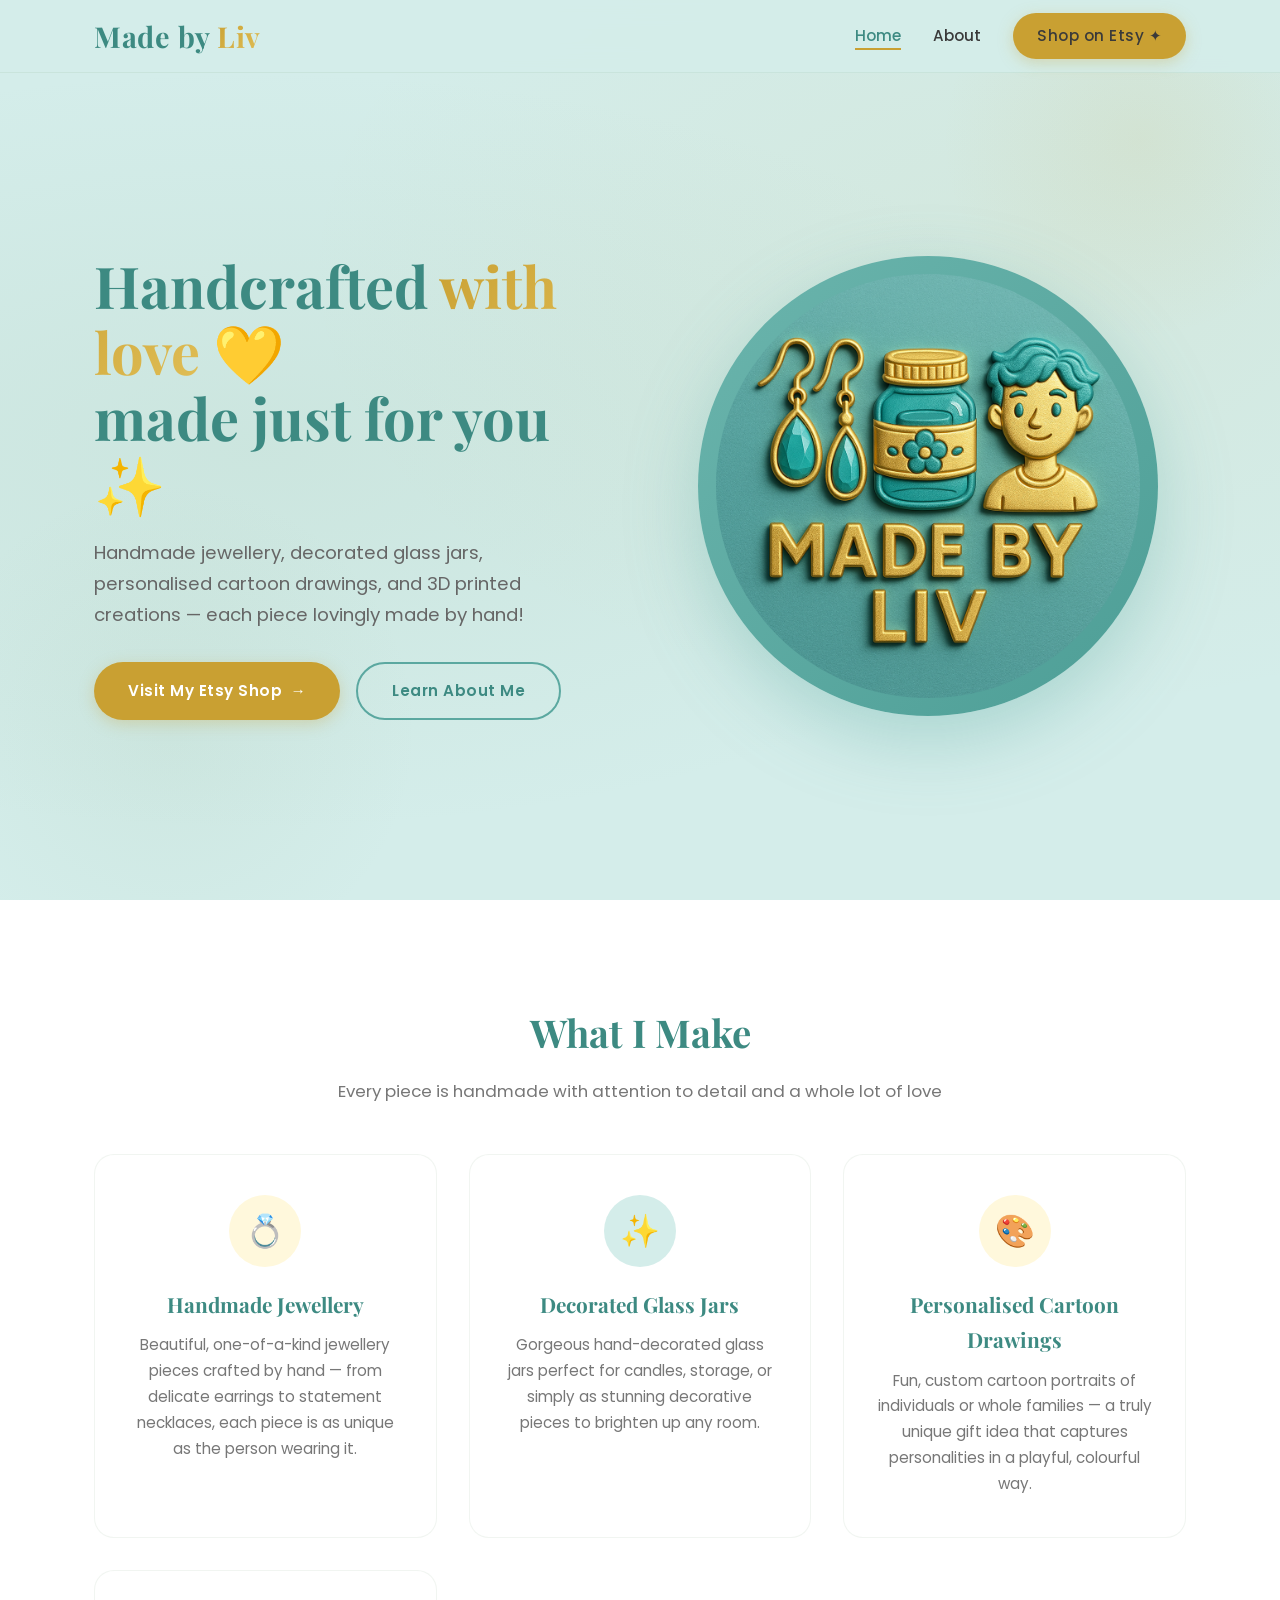
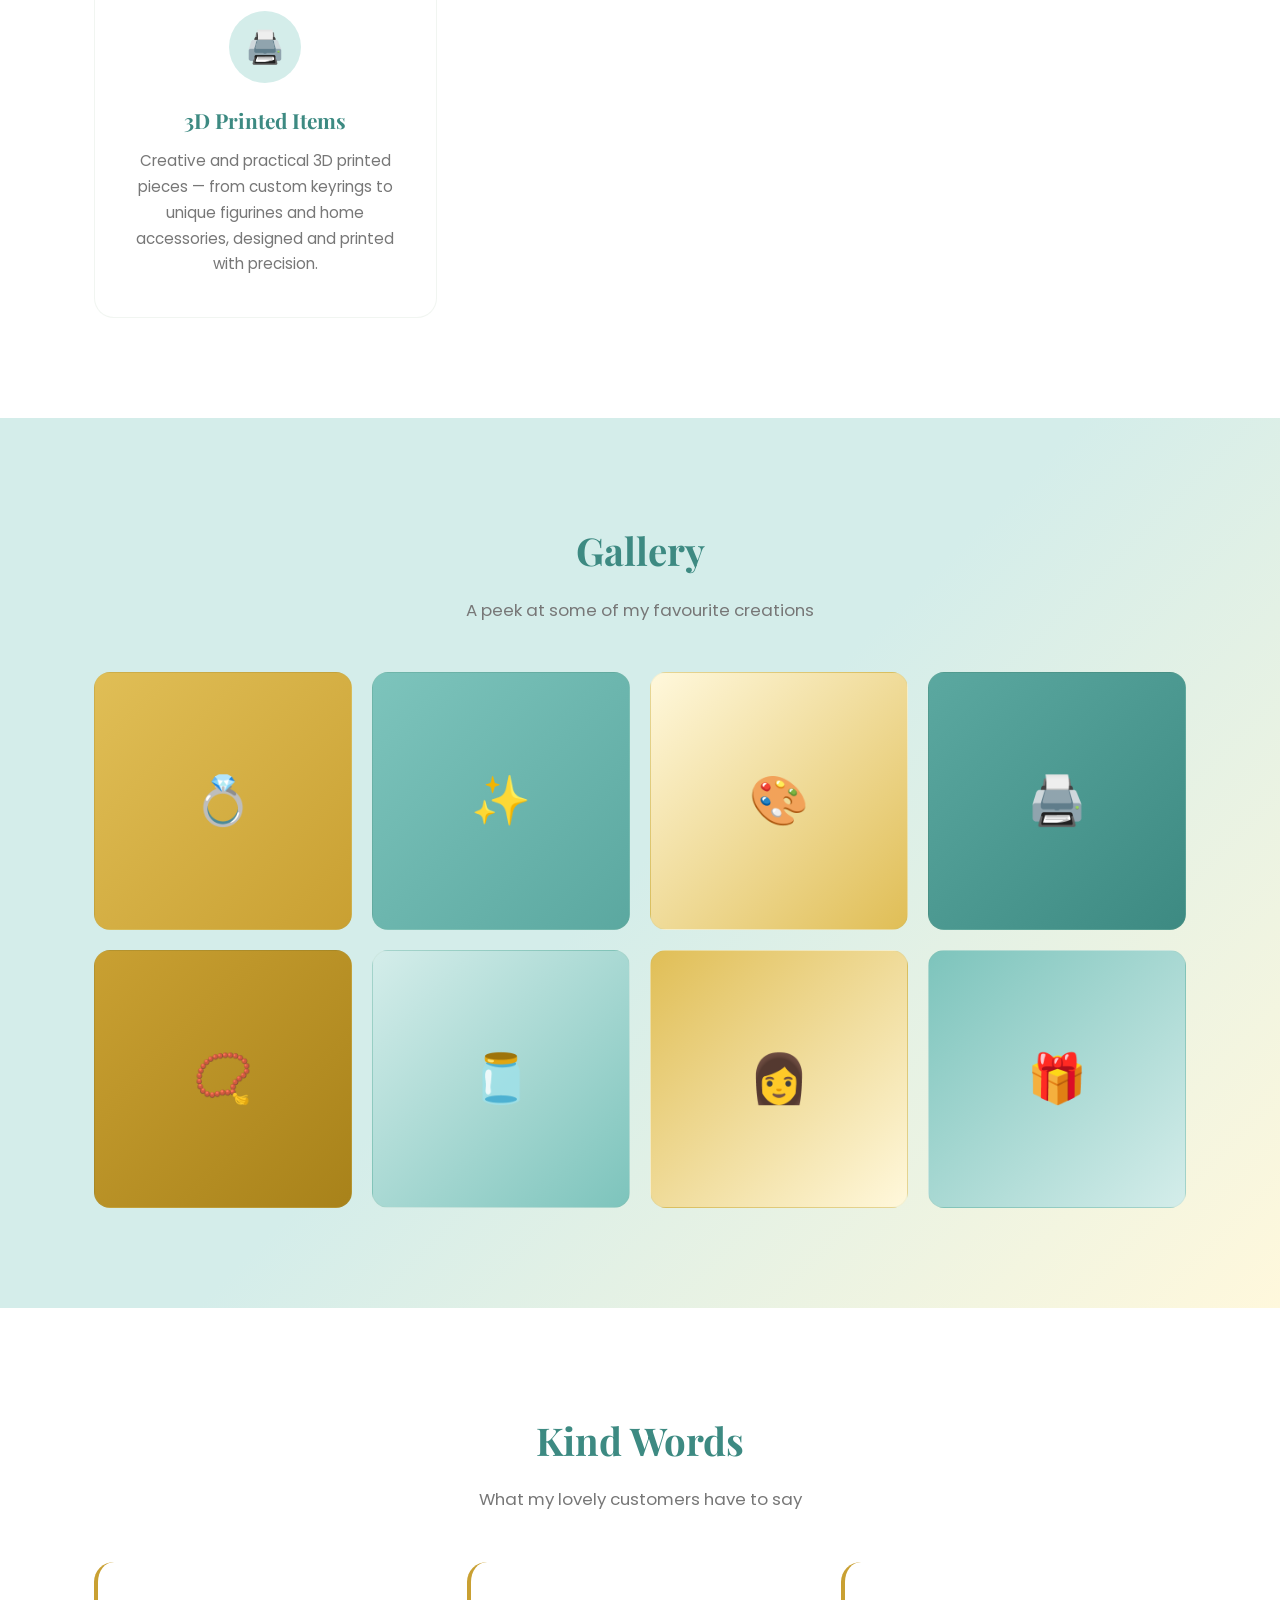
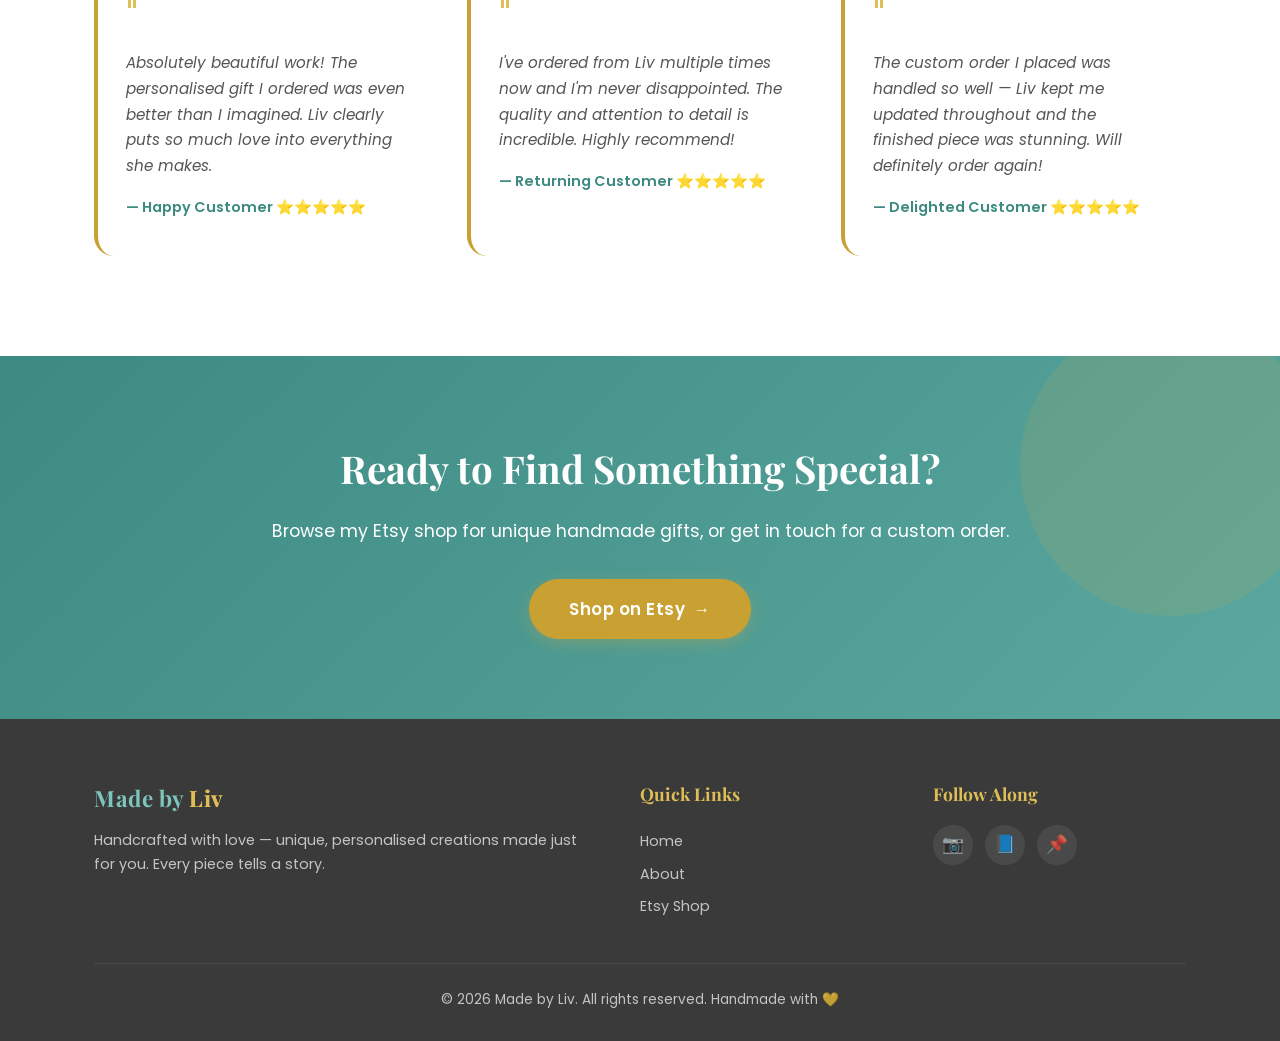
==== index.html @ d4d73e0b "Initial commit: Made by Liv craft business website Co-authored-by: Copilot <223556219+Copilot@users." ====
<!DOCTYPE html>
<html lang="en">
<head>
  <meta charset="UTF-8" />
  <meta name="viewport" content="width=device-width, initial-scale=1.0" />
  <title>Made by Liv — Handcrafted with Love</title>
  <meta name="description" content="Handmade jewellery, decorated glass jars, personalised cartoon drawings & 3D printed items — all made with love by Liv." />
  <link rel="preconnect" href="https://fonts.googleapis.com" />
  <link rel="preconnect" href="https://fonts.gstatic.com" crossorigin />
  <link href="https://fonts.googleapis.com/css2?family=Playfair+Display:wght@400;600;700&family=Poppins:wght@300;400;500;600&display=swap" rel="stylesheet" />
  <link rel="stylesheet" href="styles.css" />
</head>
<body>

  <!-- ========== HEADER ========== -->
  <header>
    <nav class="container">
      <a href="index.html" class="logo">Made by <span>Liv</span></a>
      <ul class="nav-links">
        <li><a href="index.html" class="active">Home</a></li>
        <li><a href="about.html">About</a></li>
        <li><a href="https://www.etsy.com/" target="_blank" rel="noopener" class="btn btn-primary" style="padding:10px 24px;">Shop on Etsy ✦</a></li>
      </ul>
      <button class="menu-toggle" aria-label="Toggle menu" aria-expanded="false">
        <span></span><span></span><span></span>
      </button>
    </nav>
  </header>

  <!-- ========== HERO ========== -->
  <section class="hero">
    <div class="container hero-inner">
      <div class="hero-text">
        <h1>Handcrafted <span class="accent">with love</span> 💛<br>made just for you ✨</h1>
        <p>Handmade jewellery, decorated glass jars, personalised cartoon drawings, and 3D printed creations — each piece lovingly made by hand!</p>
        <div class="hero-buttons">
          <a href="https://www.etsy.com/" target="_blank" rel="noopener" class="btn btn-primary">
            Visit My Etsy Shop&ensp;→
          </a>
          <a href="about.html" class="btn btn-outline">Learn About Me</a>
        </div>
      </div>
      <div class="hero-visual">
        <div class="hero-graphic">
          <img src="images/Designer (1).png" alt="Made by Liv" class="hero-logo-img" />
        </div>
      </div>
    </div>
  </section>

  <!-- ========== WHAT I MAKE ========== -->
  <section class="features" id="what-i-make">
    <div class="container">
      <h2 class="section-title fade-in">What I Make</h2>
      <p class="section-subtitle fade-in">Every piece is handmade with attention to detail and a whole lot of love</p>

      <div class="features-grid">
        <div class="feature-card fade-in">
          <div class="feature-icon gold">💍</div>
          <h3>Handmade Jewellery</h3>
          <p>Beautiful, one-of-a-kind jewellery pieces crafted by hand — from delicate earrings to statement necklaces, each piece is as unique as the person wearing it.</p>
        </div>
        <div class="feature-card fade-in">
          <div class="feature-icon sage">✨</div>
          <h3>Decorated Glass Jars</h3>
          <p>Gorgeous hand-decorated glass jars perfect for candles, storage, or simply as stunning decorative pieces to brighten up any room.</p>
        </div>
        <div class="feature-card fade-in">
          <div class="feature-icon gold">🎨</div>
          <h3>Personalised Cartoon Drawings</h3>
          <p>Fun, custom cartoon portraits of individuals or whole families — a truly unique gift idea that captures personalities in a playful, colourful way.</p>
        </div>
        <div class="feature-card fade-in">
          <div class="feature-icon sage">🖨️</div>
          <h3>3D Printed Items</h3>
          <p>Creative and practical 3D printed pieces — from custom keyrings to unique figurines and home accessories, designed and printed with precision.</p>
        </div>
      </div>
    </div>
  </section>

  <!-- ========== GALLERY ========== -->
  <section class="gallery" id="gallery">
    <div class="container">
      <h2 class="section-title fade-in">Gallery</h2>
      <p class="section-subtitle fade-in">A peek at some of my favourite creations</p>

      <div class="gallery-grid">
        <div class="gallery-item fade-in" style="background: linear-gradient(135deg, #E0BE56, #C9A032);">
          💍<span class="gallery-label">Handmade Ring</span>
        </div>
        <div class="gallery-item fade-in" style="background: linear-gradient(135deg, #7DC4BC, #5BA8A0);">
          ✨<span class="gallery-label">Decorated Jar</span>
        </div>
        <div class="gallery-item fade-in" style="background: linear-gradient(135deg, #FFF8DC, #E0BE56);">
          🎨<span class="gallery-label">Family Portrait</span>
        </div>
        <div class="gallery-item fade-in" style="background: linear-gradient(135deg, #5BA8A0, #3D8A82);">
          🖨️<span class="gallery-label">3D Print</span>
        </div>
        <div class="gallery-item fade-in" style="background: linear-gradient(135deg, #C9A032, #A8821A);">
          📿<span class="gallery-label">Beaded Necklace</span>
        </div>
        <div class="gallery-item fade-in" style="background: linear-gradient(135deg, #D4EDEA, #7DC4BC);">
          🫙<span class="gallery-label">Glass Jar Set</span>
        </div>
        <div class="gallery-item fade-in" style="background: linear-gradient(135deg, #E0BE56, #FFF8DC);">
          👩<span class="gallery-label">Cartoon Drawing</span>
        </div>
        <div class="gallery-item fade-in" style="background: linear-gradient(135deg, #7DC4BC, #D4EDEA);">
          🎁<span class="gallery-label">Custom Piece</span>
        </div>
      </div>
    </div>
  </section>

  <!-- ========== TESTIMONIALS ========== -->
  <section class="testimonials">
    <div class="container">
      <h2 class="section-title fade-in">Kind Words</h2>
      <p class="section-subtitle fade-in">What my lovely customers have to say</p>

      <div class="testimonial-cards">
        <div class="testimonial-card fade-in">
          <div class="quote-icon">"</div>
          <p>Absolutely beautiful work! The personalised gift I ordered was even better than I imagined. Liv clearly puts so much love into everything she makes.</p>
          <div class="author">— Happy Customer ⭐⭐⭐⭐⭐</div>
        </div>
        <div class="testimonial-card fade-in">
          <div class="quote-icon">"</div>
          <p>I've ordered from Liv multiple times now and I'm never disappointed. The quality and attention to detail is incredible. Highly recommend!</p>
          <div class="author">— Returning Customer ⭐⭐⭐⭐⭐</div>
        </div>
        <div class="testimonial-card fade-in">
          <div class="quote-icon">"</div>
          <p>The custom order I placed was handled so well — Liv kept me updated throughout and the finished piece was stunning. Will definitely order again!</p>
          <div class="author">— Delighted Customer ⭐⭐⭐⭐⭐</div>
        </div>
      </div>
    </div>
  </section>

  <!-- ========== CTA BANNER ========== -->
  <section class="cta-banner">
    <div class="container">
      <h2 class="fade-in">Ready to Find Something Special?</h2>
      <p class="fade-in">Browse my Etsy shop for unique handmade gifts, or get in touch for a custom order.</p>
      <a href="https://www.etsy.com/" target="_blank" rel="noopener" class="btn btn-primary fade-in">
        Shop on Etsy&ensp;→
      </a>
    </div>
  </section>

  <!-- ========== FOOTER ========== -->
  <footer>
    <div class="container">
      <div class="footer-inner">
        <div class="footer-brand">
          <div class="logo">Made by <span>Liv</span></div>
          <p>Handcrafted with love — unique, personalised creations made just for you. Every piece tells a story.</p>
        </div>
        <div class="footer-links">
          <h4>Quick Links</h4>
          <a href="index.html">Home</a>
          <a href="about.html">About</a>
          <a href="https://www.etsy.com/" target="_blank" rel="noopener">Etsy Shop</a>
        </div>
        <div class="footer-social">
          <h4>Follow Along</h4>
          <div class="social-icons">
            <a href="#" aria-label="Instagram">📷</a>
            <a href="#" aria-label="Facebook">📘</a>
            <a href="#" aria-label="Pinterest">📌</a>
          </div>
        </div>
      </div>
      <div class="footer-bottom">
        <p>&copy; 2026 Made by Liv. All rights reserved. Handmade with 💛 </p>
      </div>
    </div>
  </footer>

  <script src="script.js"></script>
</body>
</html>
---- styles.css ----
/* ===== Made by Liv — Global Styles ===== */

/* ---------- CSS Variables ---------- */
:root {
  --sage:        #5BA8A0;
  --sage-light:  #7DC4BC;
  --sage-pale:   #D4EDEA;
  --sage-dark:   #3D8A82;
  --gold:        #C9A032;
  --gold-light:  #E0BE56;
  --gold-pale:   #FFF8DC;
  --gold-dark:   #A8821A;
  --cream:       #D4EDEA;
  --charcoal:    #3A3A3A;
  --white:       #FFFFFF;
  --font-heading: 'Playfair Display', Georgia, serif;
  --font-body:    'Poppins', 'Segoe UI', sans-serif;
}

/* ---------- Reset & Base ---------- */
*, *::before, *::after { box-sizing: border-box; margin: 0; padding: 0; }

html { scroll-behavior: smooth; }

body {
  font-family: var(--font-body);
  color: var(--charcoal);
  background: var(--cream);
  line-height: 1.7;
  -webkit-font-smoothing: antialiased;
}

img { max-width: 100%; display: block; }
a   { text-decoration: none; color: inherit; }
ul  { list-style: none; }

/* ---------- Utility ---------- */
.container { max-width: 1140px; margin: 0 auto; padding: 0 24px; }

.btn {
  display: inline-flex;
  align-items: center;
  gap: 8px;
  padding: 14px 34px;
  border-radius: 50px;
  font-family: var(--font-body);
  font-weight: 600;
  font-size: 0.95rem;
  letter-spacing: 0.5px;
  cursor: pointer;
  transition: all 0.3s ease;
  border: none;
}

.btn-primary {
  background: var(--gold);
  color: var(--white);
  box-shadow: 0 4px 15px rgba(201, 168, 76, 0.35);
}
.btn-primary:hover {
  background: var(--gold-dark);
  transform: translateY(-2px);
  box-shadow: 0 6px 20px rgba(201, 168, 76, 0.45);
}

.btn-outline {
  background: transparent;
  color: var(--sage-dark);
  border: 2px solid var(--sage);
}
.btn-outline:hover {
  background: var(--sage);
  color: var(--white);
  transform: translateY(-2px);
}

.section-title {
  font-family: var(--font-heading);
  font-size: 2.4rem;
  color: var(--sage-dark);
  text-align: center;
  margin-bottom: 12px;
}
.section-subtitle {
  text-align: center;
  color: #777;
  margin-bottom: 48px;
  font-size: 1.05rem;
}

/* ---------- Header / Nav ---------- */
header {
  position: fixed;
  top: 0; left: 0; right: 0;
  z-index: 1000;
  background: rgba(212, 237, 234, 0.92);
  backdrop-filter: blur(12px);
  border-bottom: 1px solid rgba(143, 174, 139, 0.15);
  transition: box-shadow 0.3s;
}
header.scrolled {
  box-shadow: 0 2px 20px rgba(0,0,0,0.08);
}

nav {
  display: flex;
  align-items: center;
  justify-content: space-between;
  height: 72px;
}

.logo {
  font-family: var(--font-heading);
  font-size: 1.8rem;
  color: var(--sage-dark);
  font-weight: 700;
  letter-spacing: 0.5px;
}
.logo span {
  background: linear-gradient(135deg, var(--gold), var(--gold-light));
  -webkit-background-clip: text;
  -webkit-text-fill-color: transparent;
  background-clip: text;
}

.nav-links {
  display: flex;
  align-items: center;
  gap: 32px;
}
.nav-links a {
  font-weight: 500;
  font-size: 0.95rem;
  position: relative;
  color: var(--charcoal);
  transition: color 0.3s;
}
.nav-links a::after {
  content: '';
  position: absolute;
  bottom: -4px; left: 0;
  width: 0; height: 2px;
  background: var(--gold);
  transition: width 0.3s;
}
.nav-links a:hover       { color: var(--sage-dark); }
.nav-links a:hover::after { width: 100%; }
.nav-links a.active       { color: var(--sage-dark); }
.nav-links a.active::after { width: 100%; }

.menu-toggle {
  display: none;
  flex-direction: column;
  gap: 5px;
  background: none;
  border: none;
  cursor: pointer;
  padding: 4px;
}
.menu-toggle span {
  width: 26px; height: 2.5px;
  background: var(--charcoal);
  border-radius: 2px;
  transition: 0.3s;
}

/* ---------- Hero ---------- */
.hero {
  min-height: 100vh;
  display: flex;
  align-items: center;
  padding-top: 72px;
  background:
    radial-gradient(ellipse at 20% 50%, rgba(143,174,139,0.12) 0%, transparent 60%),
    radial-gradient(ellipse at 80% 30%, rgba(201,168,76,0.08) 0%, transparent 50%),
    var(--cream);
  overflow: hidden;
  position: relative;
}
.hero::before {
  content: '';
  position: absolute;
  top: -60px; right: -60px;
  width: 400px; height: 400px;
  border-radius: 50%;
  background: radial-gradient(circle, rgba(201,168,76,0.1), transparent 70%);
}
.hero::after {
  content: '';
  position: absolute;
  bottom: -80px; left: -80px;
  width: 500px; height: 500px;
  border-radius: 50%;
  background: radial-gradient(circle, rgba(143,174,139,0.1), transparent 70%);
}

.hero-inner {
  display: grid;
  grid-template-columns: 1fr 1fr;
  gap: 60px;
  align-items: center;
  position: relative;
  z-index: 1;
}

.hero-text h1 {
  font-family: var(--font-heading);
  font-size: 3.6rem;
  line-height: 1.15;
  color: var(--sage-dark);
  margin-bottom: 20px;
}
.hero-text h1 .accent {
  background: linear-gradient(135deg, var(--gold), var(--gold-light));
  -webkit-background-clip: text;
  -webkit-text-fill-color: transparent;
  background-clip: text;
}

.hero-text p {
  font-size: 1.15rem;
  color: #666;
  margin-bottom: 32px;
  max-width: 480px;
}

.hero-buttons { display: flex; gap: 16px; flex-wrap: wrap; }

.hero-visual {
  display: flex;
  justify-content: center;
  align-items: center;
}

.hero-graphic {
  width: 460px;
  height: 460px;
  border-radius: 50%;
  background: linear-gradient(135deg, #6bb5ad, #4d9e96);
  display: flex;
  align-items: center;
  justify-content: center;
  position: relative;
  box-shadow: 0 24px 70px rgba(91,168,160,0.35);
  border: none;
  overflow: hidden;
}

.hero-logo-img {
  width: 92%;
  height: 92%;
  object-fit: cover;
  border-radius: 50%;
}
.hero-graphic::before {
  content: '';
  position: absolute;
  inset: -18px;
  border-radius: 50%;
  border: 2px dashed var(--gold-light);
  animation: spin 30s linear infinite;
  z-index: 1;
}
@keyframes spin { to { transform: rotate(360deg); } }

.hero-graphic-inner {
  display: none;
}
.hero-graphic-inner .icon { font-size: 4rem; margin-bottom: 12px; }
.hero-graphic-inner p {
  font-family: var(--font-heading);
  font-size: 1.5rem;
  font-weight: 600;
}

/* ---------- Features / What I Make ---------- */
.features {
  padding: 100px 0;
  background: var(--white);
}

.features-grid {
  display: grid;
  grid-template-columns: repeat(auto-fit, minmax(260px, 1fr));
  gap: 32px;
}

.feature-card {
  background: var(--white);
  border-radius: 20px;
  padding: 40px 32px;
  text-align: center;
  transition: transform 0.3s, box-shadow 0.3s;
  border: 1px solid rgba(143,174,139,0.12);
}
.feature-card:hover {
  transform: translateY(-6px);
  box-shadow: 0 12px 36px rgba(0,0,0,0.06);
}
.feature-icon {
  width: 72px; height: 72px;
  margin: 0 auto 20px;
  border-radius: 50%;
  display: flex;
  align-items: center;
  justify-content: center;
  font-size: 2rem;
}
.feature-icon.sage  { background: var(--sage-pale);  color: var(--sage-dark); }
.feature-icon.gold  { background: var(--gold-pale);  color: var(--gold-dark); }

.feature-card h3 {
  font-family: var(--font-heading);
  font-size: 1.3rem;
  color: var(--sage-dark);
  margin-bottom: 10px;
}
.feature-card p { color: #777; font-size: 0.95rem; }

/* ---------- Gallery ---------- */
.gallery {
  padding: 100px 0;
  background:
    linear-gradient(135deg, var(--sage-pale) 0%, var(--cream) 50%, var(--gold-pale) 100%);
}

.gallery-grid {
  display: grid;
  grid-template-columns: repeat(4, 1fr);
  gap: 20px;
}

.gallery-item {
  border-radius: 16px;
  overflow: hidden;
  aspect-ratio: 1;
  background: var(--white);
  display: flex;
  align-items: center;
  justify-content: center;
  font-size: 3rem;
  transition: transform 0.3s, box-shadow 0.3s;
  border: 1px solid rgba(143,174,139,0.1);
  position: relative;
}
.gallery-item::after {
  content: '';
  position: absolute;
  inset: 0;
  background: linear-gradient(to top, rgba(94,122,90,0.6), transparent 50%);
  opacity: 0;
  transition: opacity 0.3s;
}
.gallery-item:hover {
  transform: scale(1.03);
  box-shadow: 0 8px 30px rgba(0,0,0,0.1);
}
.gallery-item:hover::after { opacity: 1; }

.gallery-label {
  position: absolute;
  bottom: 16px; left: 16px;
  color: var(--white);
  font-weight: 600;
  font-size: 0.9rem;
  z-index: 1;
  opacity: 0;
  transform: translateY(8px);
  transition: all 0.3s;
}
.gallery-item:hover .gallery-label {
  opacity: 1;
  transform: translateY(0);
}

/* ---------- Testimonials ---------- */
.testimonials {
  padding: 100px 0;
  background: var(--white);
}

.testimonial-cards {
  display: grid;
  grid-template-columns: repeat(3, 1fr);
  gap: 28px;
}

.testimonial-card {
  background: var(--white);
  border-radius: 20px;
  padding: 36px 28px;
  border-left: 4px solid var(--gold);
  position: relative;
}
.testimonial-card .quote-icon {
  font-size: 2.5rem;
  color: var(--gold-light);
  margin-bottom: 12px;
  line-height: 1;
}
.testimonial-card p {
  color: #555;
  font-style: italic;
  margin-bottom: 16px;
  font-size: 0.95rem;
}
.testimonial-card .author {
  font-weight: 600;
  color: var(--sage-dark);
  font-size: 0.9rem;
}

/* ---------- CTA Banner ---------- */
.cta-banner {
  padding: 80px 0;
  background: linear-gradient(135deg, var(--sage-dark), var(--sage));
  text-align: center;
  color: var(--white);
  position: relative;
  overflow: hidden;
}
.cta-banner::before {
  content: '';
  position: absolute;
  top: -40px; right: -40px;
  width: 300px; height: 300px;
  border-radius: 50%;
  background: rgba(201,168,76,0.15);
}
.cta-banner h2 {
  font-family: var(--font-heading);
  font-size: 2.4rem;
  margin-bottom: 16px;
  position: relative;
}
.cta-banner p {
  font-size: 1.1rem;
  opacity: 0.9;
  margin-bottom: 32px;
  position: relative;
}
.cta-banner .btn-primary {
  background: var(--gold);
  font-size: 1.05rem;
  padding: 16px 40px;
}
.cta-banner .btn-primary:hover { background: var(--gold-dark); }

/* ---------- Footer ---------- */
footer {
  padding: 60px 0 30px;
  background: var(--charcoal);
  color: rgba(255,255,255,0.7);
}

.footer-inner {
  display: grid;
  grid-template-columns: 2fr 1fr 1fr;
  gap: 40px;
  margin-bottom: 40px;
}

.footer-brand .logo { color: var(--sage-light); font-size: 1.4rem; }
.footer-brand .logo span {
  -webkit-text-fill-color: var(--gold-light);
}
.footer-brand p { margin-top: 12px; font-size: 0.9rem; line-height: 1.6; }

.footer-links h4,
.footer-social h4 {
  color: var(--gold-light);
  font-family: var(--font-heading);
  margin-bottom: 16px;
  font-size: 1.1rem;
}
.footer-links a {
  display: block;
  padding: 4px 0;
  font-size: 0.9rem;
  transition: color 0.3s;
}
.footer-links a:hover { color: var(--gold-light); }

.social-icons { display: flex; gap: 12px; }
.social-icons a {
  width: 40px; height: 40px;
  border-radius: 50%;
  background: rgba(255,255,255,0.08);
  display: flex;
  align-items: center;
  justify-content: center;
  font-size: 1.1rem;
  transition: background 0.3s, transform 0.3s;
}
.social-icons a:hover {
  background: var(--gold);
  transform: translateY(-2px);
}

.footer-bottom {
  border-top: 1px solid rgba(255,255,255,0.08);
  padding-top: 24px;
  text-align: center;
  font-size: 0.85rem;
}

/* ---------- About Page ---------- */
.page-hero {
  padding: 140px 0 80px;
  text-align: center;
  background:
    radial-gradient(ellipse at 30% 40%, rgba(143,174,139,0.1) 0%, transparent 60%),
    radial-gradient(ellipse at 70% 60%, rgba(201,168,76,0.07) 0%, transparent 50%),
    var(--cream);
}
.page-hero h1 {
  font-family: var(--font-heading);
  font-size: 3rem;
  color: var(--sage-dark);
  margin-bottom: 12px;
}
.page-hero p { color: #777; font-size: 1.1rem; }

.about-content {
  padding: 80px 0;
  background: var(--white);
}

.about-grid {
  display: grid;
  grid-template-columns: 1fr 1.2fr;
  gap: 60px;
  align-items: center;
}

.about-image {
  border-radius: 24px;
  overflow: hidden;
  background: linear-gradient(135deg, var(--sage-pale), var(--gold-pale));
  aspect-ratio: 4/5;
  display: flex;
  align-items: center;
  justify-content: center;
  box-shadow: 0 16px 48px rgba(0,0,0,0.08);
}
.about-image img {
  width: 100%;
  height: 100%;
  object-fit: cover;
}

.about-text h2 {
  font-family: var(--font-heading);
  font-size: 2rem;
  color: var(--sage-dark);
  margin-bottom: 20px;
}
.about-text p {
  color: #666;
  margin-bottom: 16px;
  font-size: 1rem;
}

.values-grid {
  display: grid;
  grid-template-columns: repeat(2, 1fr);
  gap: 20px;
  margin-top: 32px;
}

.value-item {
  display: flex;
  gap: 12px;
  align-items: flex-start;
}
.value-icon {
  width: 44px; height: 44px;
  min-width: 44px;
  border-radius: 12px;
  display: flex;
  align-items: center;
  justify-content: center;
  font-size: 1.2rem;
  background: var(--sage-pale);
  color: var(--sage-dark);
}
.value-item h4 {
  font-size: 0.95rem;
  color: var(--sage-dark);
  margin-bottom: 2px;
}
.value-item p {
  font-size: 0.85rem;
  color: #888;
  margin: 0;
}

/* ---------- Animations ---------- */
.fade-in {
  opacity: 0;
  transform: translateY(30px);
  transition: opacity 0.7s ease, transform 0.7s ease;
}
.fade-in.visible {
  opacity: 1;
  transform: translateY(0);
}

/* ---------- Responsive ---------- */
@media (max-width: 992px) {
  .hero-inner        { grid-template-columns: 1fr; text-align: center; }
  .hero-text p       { margin: 0 auto 32px; }
  .hero-buttons      { justify-content: center; }
  .hero-visual       { display: none; }
  .features-grid     { grid-template-columns: repeat(2, 1fr); }
  .gallery-grid      { grid-template-columns: repeat(3, 1fr); }
  .testimonial-cards { grid-template-columns: 1fr; }
  .about-grid        { grid-template-columns: 1fr; }
  .footer-inner      { grid-template-columns: 1fr; gap: 28px; }
}

@media (max-width: 600px) {
  .hero-text h1      { font-size: 2.4rem; }
  .section-title     { font-size: 1.8rem; }
  .features-grid     { grid-template-columns: 1fr; }
  .gallery-grid      { grid-template-columns: repeat(2, 1fr); }
  .values-grid       { grid-template-columns: 1fr; }

  .nav-links {
    position: fixed;
    top: 72px; left: 0; right: 0;
    background: var(--sage-pale);
    flex-direction: column;
    padding: 24px;
    gap: 20px;
    transform: translateY(-120%);
    transition: transform 0.3s;
    box-shadow: 0 8px 20px rgba(0,0,0,0.08);
  }
  .nav-links.open { transform: translateY(0); }
  .menu-toggle { display: flex; }
}
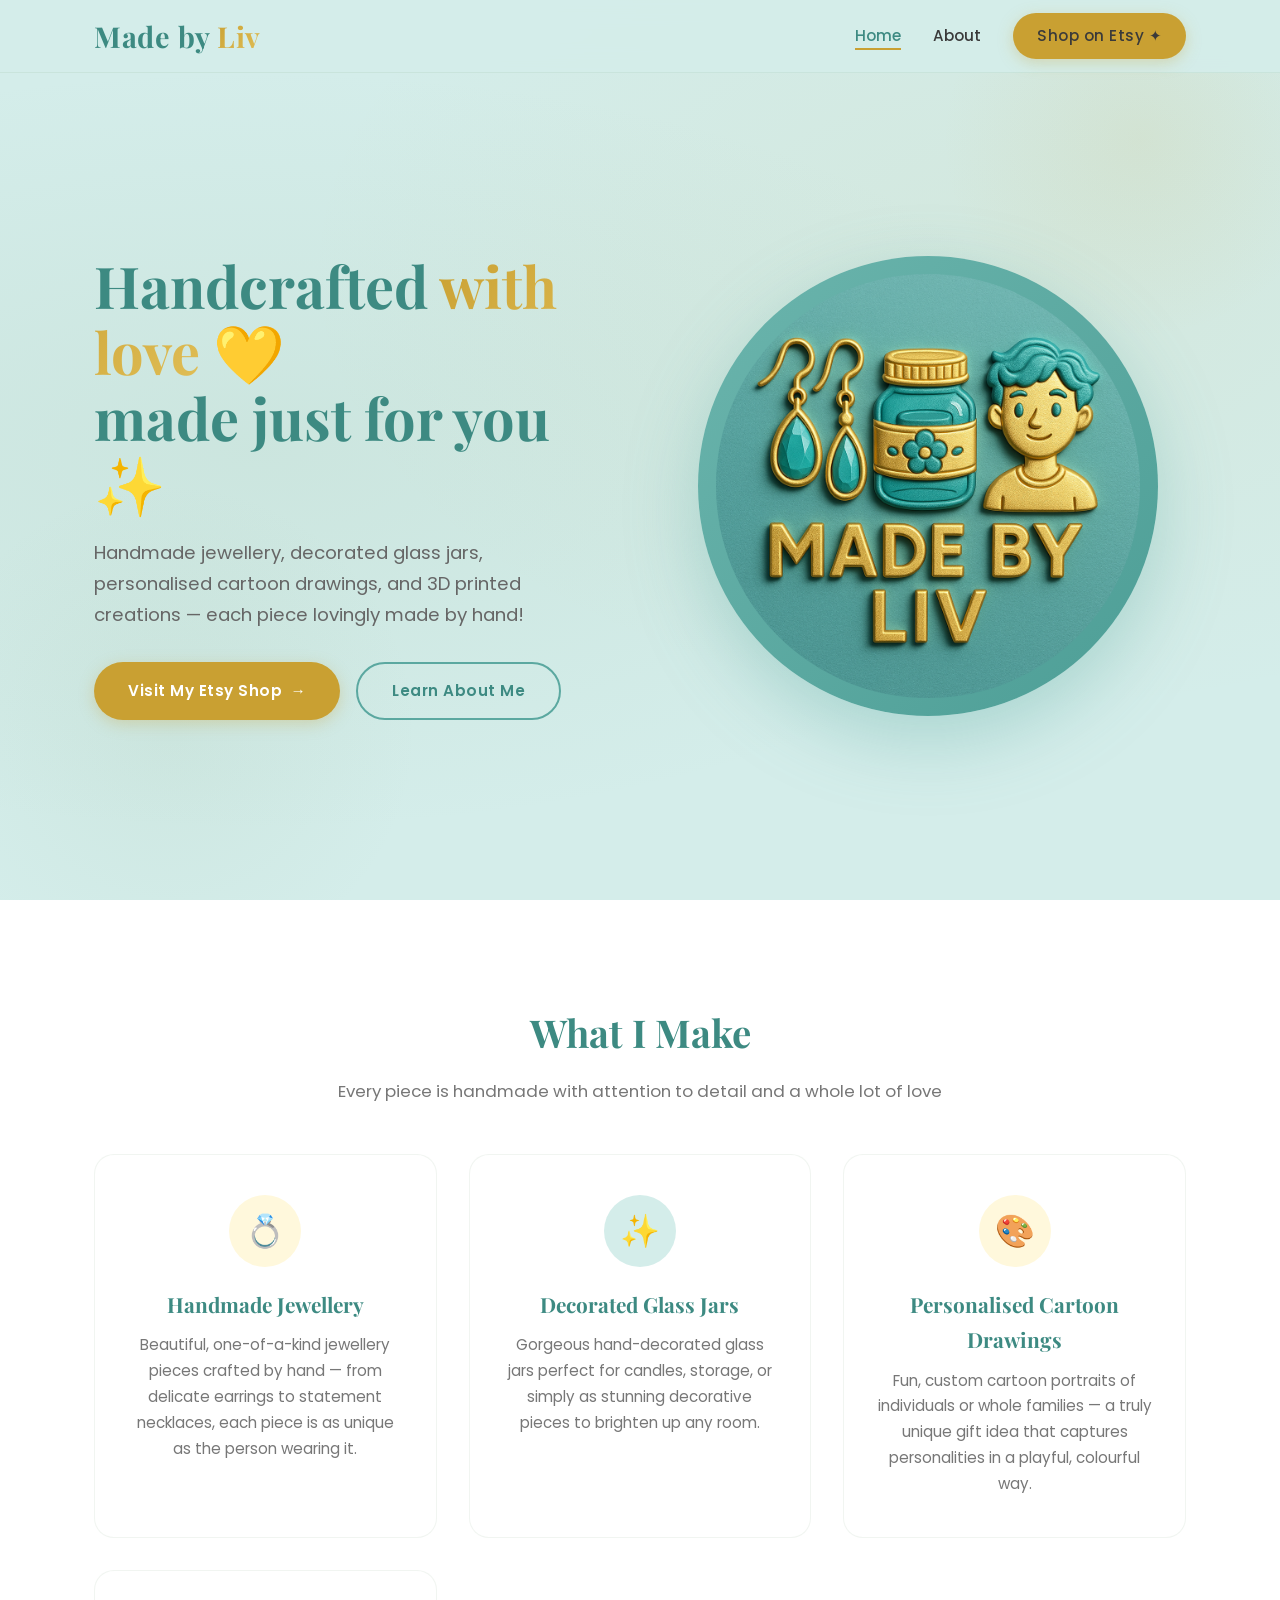
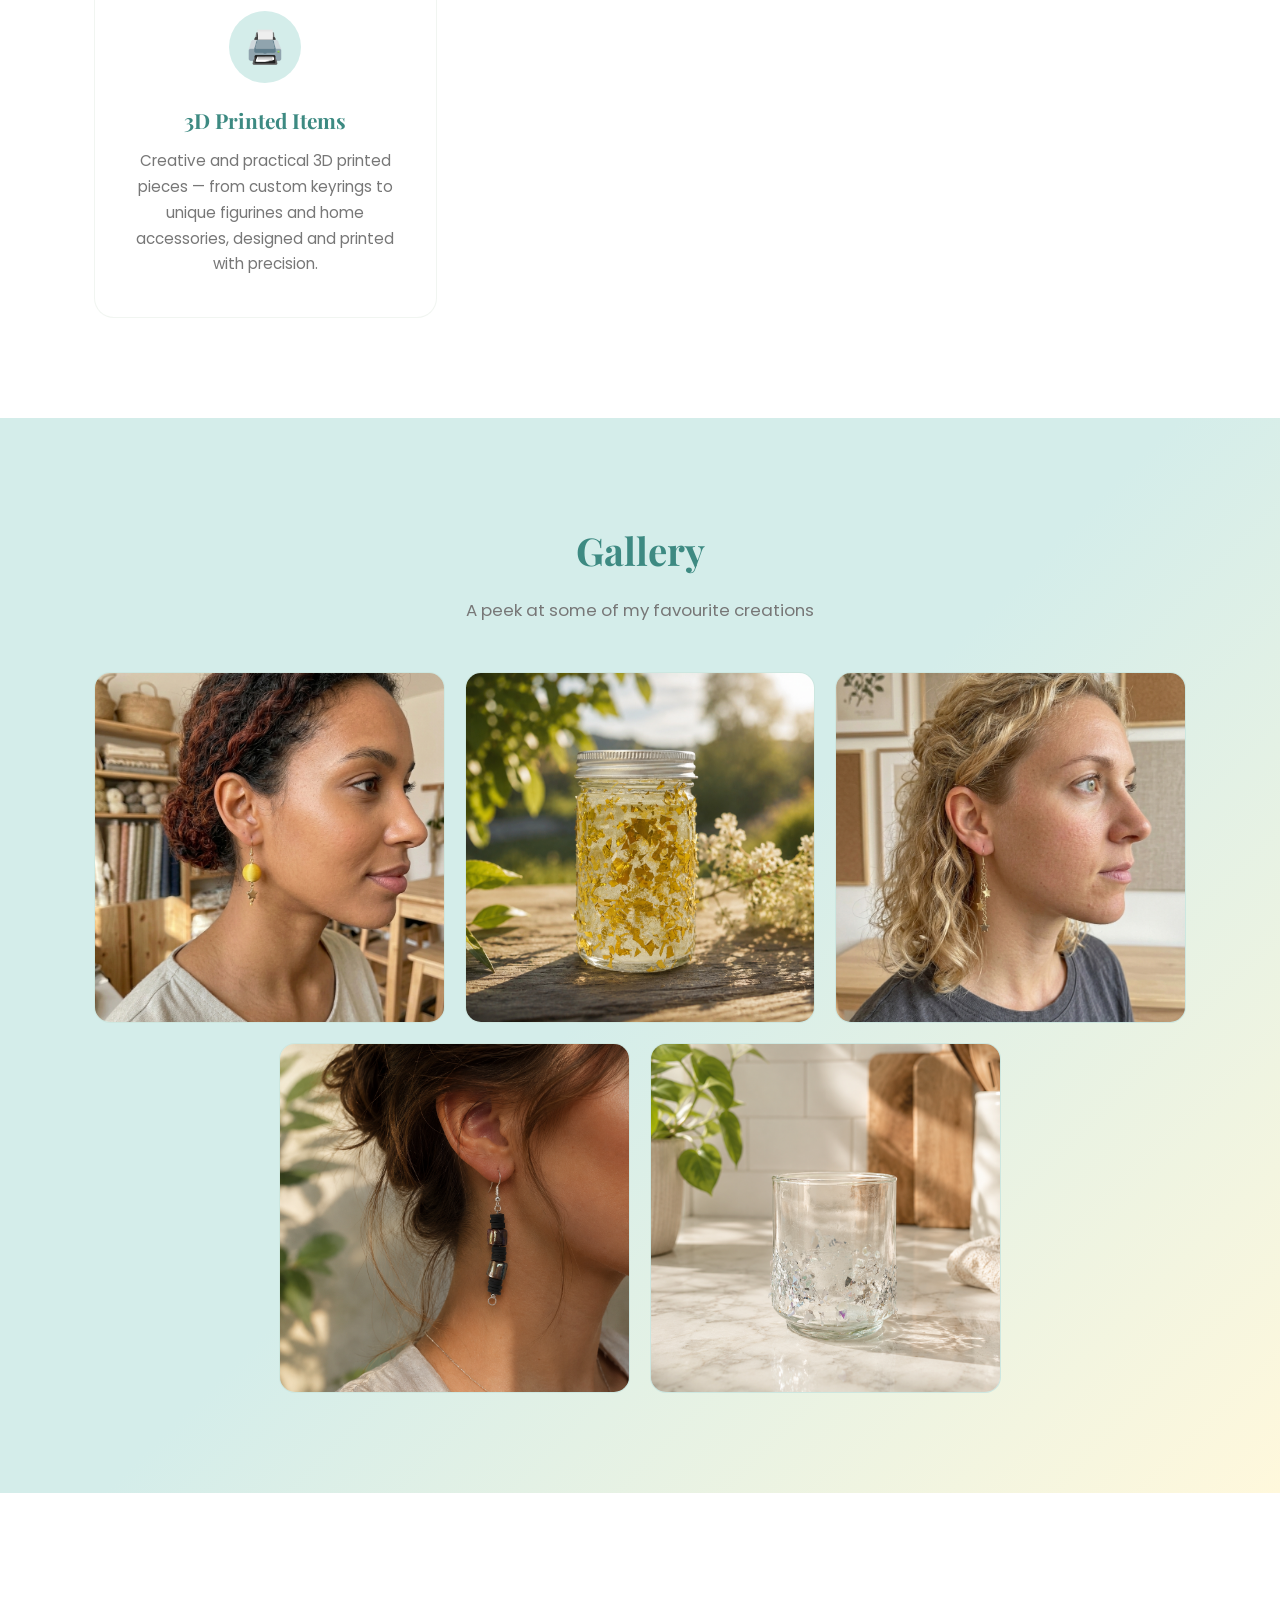
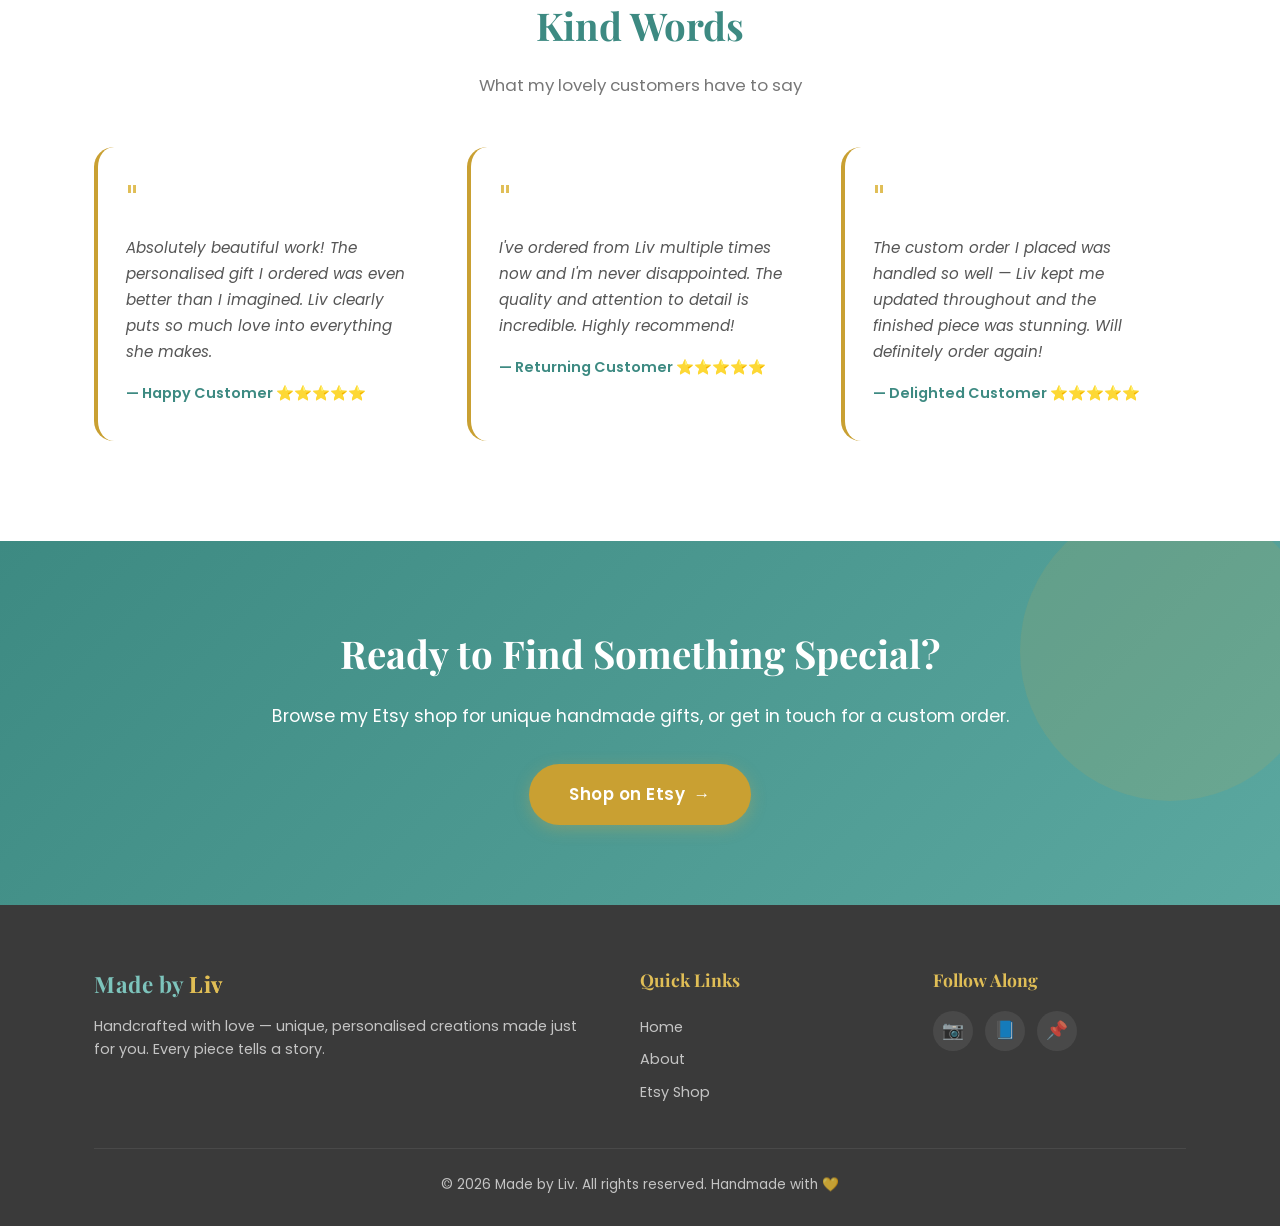
==== commit 113641a7: "Improve mobile responsiveness and update gallery with real photos - Fix mobile nav: add z-index, ful" ====
--- a/index.html
+++ b/index.html
@@ -86,29 +86,25 @@
       <p class="section-subtitle fade-in">A peek at some of my favourite creations</p>
 
       <div class="gallery-grid">
-        <div class="gallery-item fade-in" style="background: linear-gradient(135deg, #E0BE56, #C9A032);">
-          💍<span class="gallery-label">Handmade Ring</span>
+        <div class="gallery-item has-image fade-in">
+          <img src="images/earrings-1.png" alt="Handmade Earrings" />
+          <span class="gallery-label">Handmade Earrings</span>
         </div>
-        <div class="gallery-item fade-in" style="background: linear-gradient(135deg, #7DC4BC, #5BA8A0);">
-          ✨<span class="gallery-label">Decorated Jar</span>
+        <div class="gallery-item has-image fade-in">
+          <img src="images/jar-1.png" alt="Decorated Jar" />
+          <span class="gallery-label">Decorated Jar</span>
         </div>
-        <div class="gallery-item fade-in" style="background: linear-gradient(135deg, #FFF8DC, #E0BE56);">
-          🎨<span class="gallery-label">Family Portrait</span>
+        <div class="gallery-item has-image fade-in">
+          <img src="images/earrings_2.png" alt="Earrings Collection" />
+          <span class="gallery-label">Earrings Collection</span>
         </div>
-        <div class="gallery-item fade-in" style="background: linear-gradient(135deg, #5BA8A0, #3D8A82);">
-          🖨️<span class="gallery-label">3D Print</span>
+        <div class="gallery-item has-image fade-in">
+          <img src="images/earrings-3.png" alt="Statement Earrings" />
+          <span class="gallery-label">Statement Earrings</span>
         </div>
-        <div class="gallery-item fade-in" style="background: linear-gradient(135deg, #C9A032, #A8821A);">
-          📿<span class="gallery-label">Beaded Necklace</span>
-        </div>
-        <div class="gallery-item fade-in" style="background: linear-gradient(135deg, #D4EDEA, #7DC4BC);">
-          🫙<span class="gallery-label">Glass Jar Set</span>
-        </div>
-        <div class="gallery-item fade-in" style="background: linear-gradient(135deg, #E0BE56, #FFF8DC);">
-          👩<span class="gallery-label">Cartoon Drawing</span>
-        </div>
-        <div class="gallery-item fade-in" style="background: linear-gradient(135deg, #7DC4BC, #D4EDEA);">
-          🎁<span class="gallery-label">Custom Piece</span>
+        <div class="gallery-item has-image fade-in">
+          <img src="images/jar-2.png" alt="Glass Jar Set" />
+          <span class="gallery-label">Glass Jar Set</span>
         </div>
       </div>
     </div>
--- a/styles.css
+++ b/styles.css
@@ -326,8 +326,17 @@
 
 .gallery-grid {
   display: grid;
-  grid-template-columns: repeat(4, 1fr);
+  grid-template-columns: repeat(6, 1fr);
   gap: 20px;
+}
+.gallery-grid .gallery-item:nth-child(-n+3) {
+  grid-column: span 2;
+}
+.gallery-grid .gallery-item:nth-child(4) {
+  grid-column: 2 / 4;
+}
+.gallery-grid .gallery-item:nth-child(5) {
+  grid-column: 4 / 6;
 }
 
 .gallery-item {
@@ -342,6 +351,18 @@
   transition: transform 0.3s, box-shadow 0.3s;
   border: 1px solid rgba(143,174,139,0.1);
   position: relative;
+}
+.gallery-item.has-image {
+  background: var(--sage-pale);
+}
+.gallery-item.has-image img {
+  width: 100%;
+  height: 100%;
+  object-fit: cover;
+  transition: transform 0.4s ease;
+}
+.gallery-item.has-image:hover img {
+  transform: scale(1.08);
 }
 .gallery-item::after {
   content: '';
@@ -350,6 +371,7 @@
   background: linear-gradient(to top, rgba(94,122,90,0.6), transparent 50%);
   opacity: 0;
   transition: opacity 0.3s;
+  z-index: 1;
 }
 .gallery-item:hover {
   transform: scale(1.03);
@@ -363,7 +385,7 @@
   color: var(--white);
   font-weight: 600;
   font-size: 0.9rem;
-  z-index: 1;
+  z-index: 2;
   opacity: 0;
   transform: translateY(8px);
   transition: all 0.3s;
@@ -613,7 +635,7 @@
   .hero-buttons      { justify-content: center; }
   .hero-visual       { display: none; }
   .features-grid     { grid-template-columns: repeat(2, 1fr); }
-  .gallery-grid      { grid-template-columns: repeat(3, 1fr); }
+  .gallery-grid      { grid-template-columns: repeat(6, 1fr); }
   .testimonial-cards { grid-template-columns: 1fr; }
   .about-grid        { grid-template-columns: 1fr; }
   .footer-inner      { grid-template-columns: 1fr; gap: 28px; }
@@ -624,19 +646,39 @@
   .section-title     { font-size: 1.8rem; }
   .features-grid     { grid-template-columns: 1fr; }
   .gallery-grid      { grid-template-columns: repeat(2, 1fr); }
+  .gallery-grid .gallery-item:nth-child(-n+3),
+  .gallery-grid .gallery-item:nth-child(4),
+  .gallery-grid .gallery-item:nth-child(5) {
+    grid-column: span 1;
+  }
   .values-grid       { grid-template-columns: 1fr; }
 
   .nav-links {
     position: fixed;
     top: 72px; left: 0; right: 0;
+    z-index: 999;
     background: var(--sage-pale);
     flex-direction: column;
+    align-items: stretch;
     padding: 24px;
-    gap: 20px;
+    gap: 16px;
     transform: translateY(-120%);
     transition: transform 0.3s;
     box-shadow: 0 8px 20px rgba(0,0,0,0.08);
   }
   .nav-links.open { transform: translateY(0); }
   .menu-toggle { display: flex; }
-}
+
+  .nav-links li { text-align: center; }
+
+  .nav-links .btn.btn-primary {
+    display: block;
+    width: 100%;
+    text-align: center;
+    padding: 14px 24px;
+    margin-top: 4px;
+  }
+  .nav-links .btn.btn-primary::after {
+    display: none;
+  }
+}
